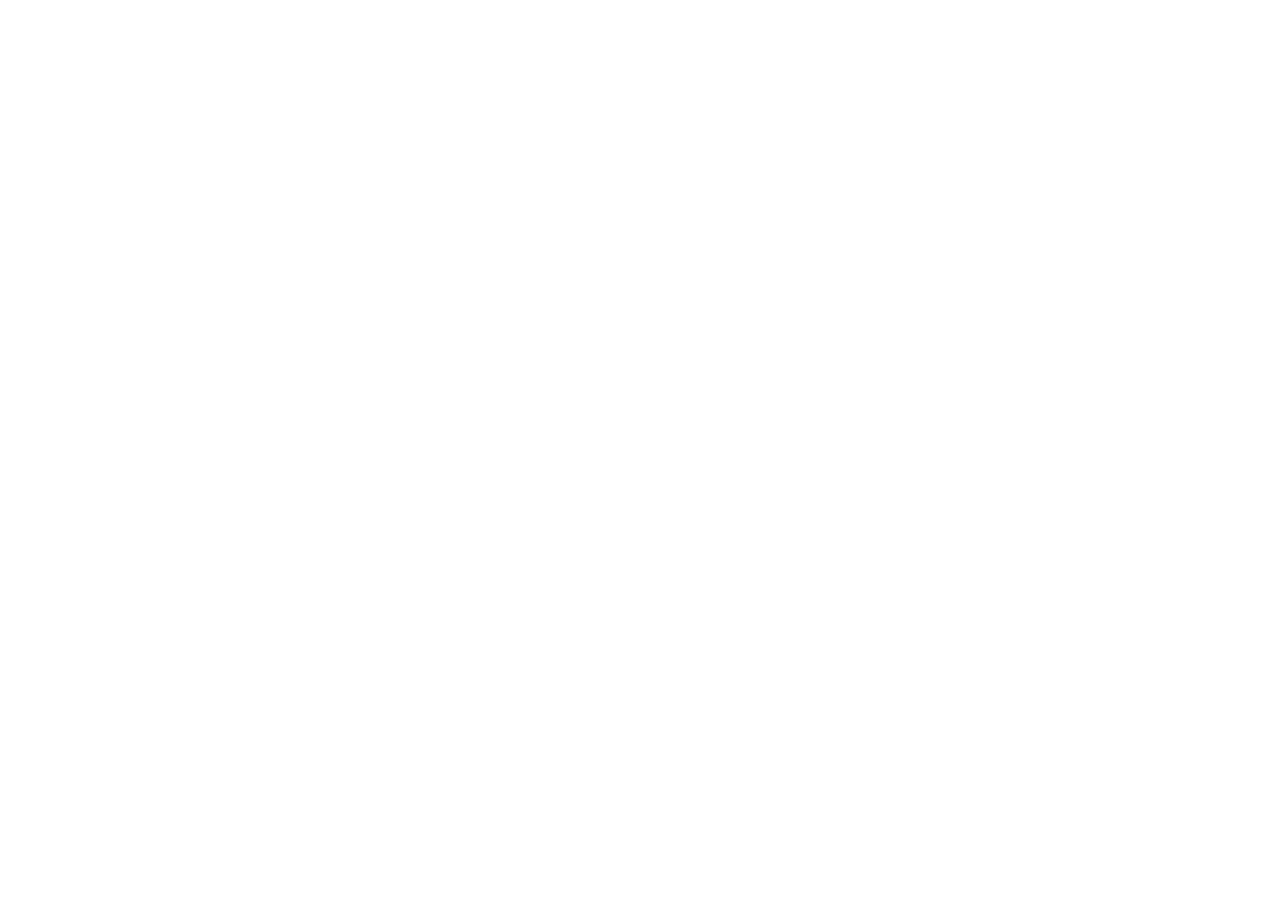
==== html-template/index.html @ 286d6ab9 "added template files" ====
<!DOCTYPE html>
<html>
<head>
  <meta charset="utf-8">
  <title>Skillshare - Animating SVG with Aga Naplocha</title>
  <meta name="viewport" content="width=device-width, initial-scale=1.0">
  <link rel="stylesheet" href="css/styles.css" type="text/css">
</head>
  <body>

  </body>
</html>
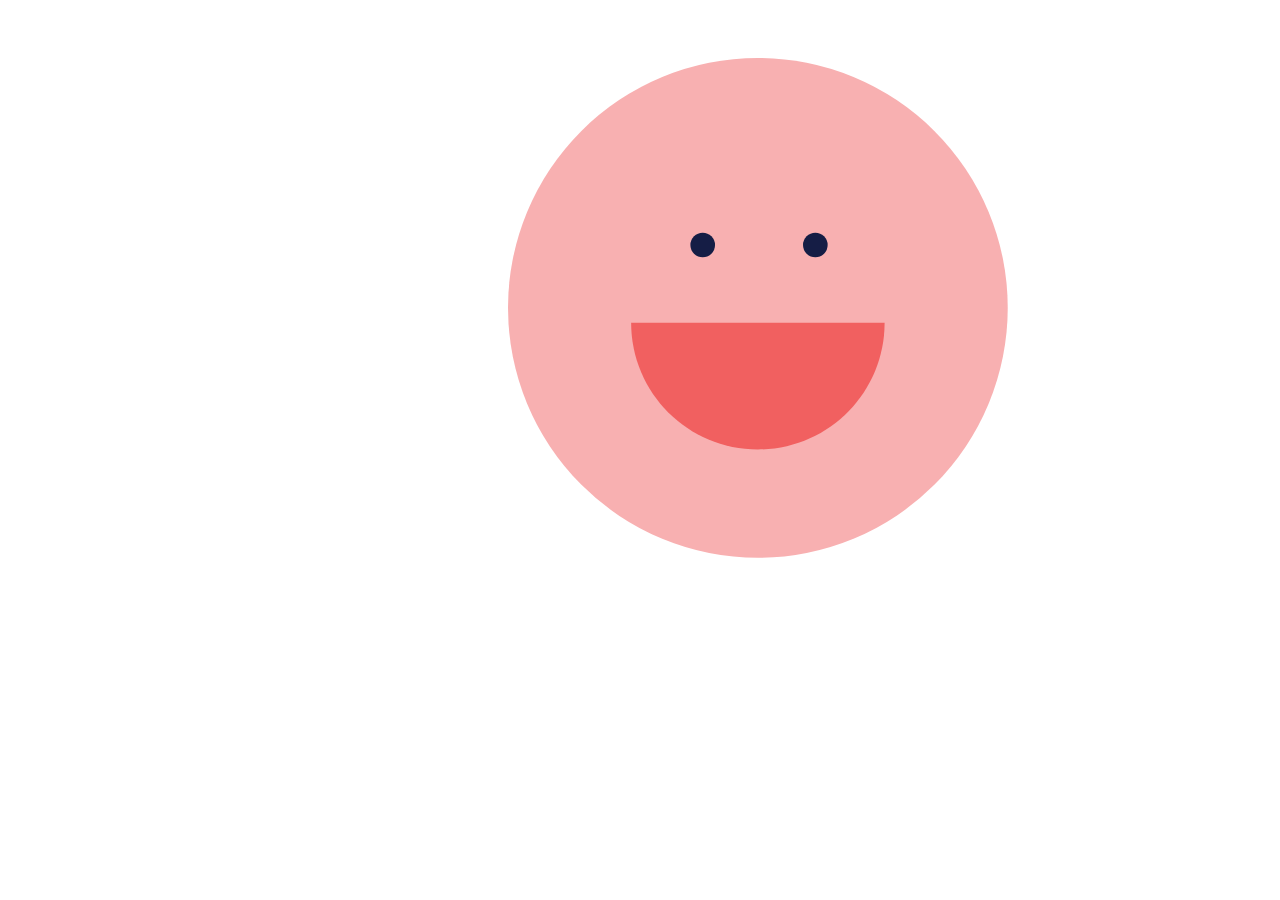
==== commit eadd69d5: "added eye exercise" ====
--- a/html-template/index.html
+++ b/html-template/index.html
@@ -7,6 +7,18 @@
   <link rel="stylesheet" href="css/styles.css" type="text/css">
 </head>
   <body>
-
+      <svg version="1.1" class="happy-face" xmlns="http://www.w3.org/2000/svg" xmlns:xlink="http://www.w3.org/1999/xlink" x="0px" y="0px"
+         viewBox="-1342 713.1 194.9 194.9" style="enable-background:new -1342 713.1 194.9 194.9;" xml:space="preserve">
+      <style type="text/css">
+        .st0{fill:#F8B0B1;}
+        .st1{fill:#151D45;}
+        .st2{fill:#F16060;}
+      </style>
+      <title  id="title" lang="en">This is a happy face.</title>
+      <circle class="st0" cx="-1244.6" cy="810.5" r="97.4"/>
+      <circle class="st1" cx="-1266.1" cy="786" r="4.8"/>
+      <circle class="st1" cx="-1222.2" cy="786" r="4.8"/>
+      <path class="st2" d="M-1195.2,816.3c0,27.3-22.1,49.4-49.4,49.4c-27.3,0-49.4-22.1-49.4-49.4H-1195.2z"/>
+      </svg>
   </body>
 </html>
--- a/html-template/css/styles.css
+++ b/html-template/css/styles.css
@@ -0,0 +1,20 @@
+.happy-face {
+	height: 500px;
+	margin-left: 500px;
+	margin-top: 50px;
+	animation-name: bounce;
+	animation-duration: 1s;
+	animation-iteration-count: infinite;
+}
+
+/*defining keyframes animation*/
+@keyframes bounce {
+	
+	30%{
+		transform: translateY(50px);
+	}
+	50%{
+		transform: scale(1.5) rotate(10deg);
+	}
+
+}